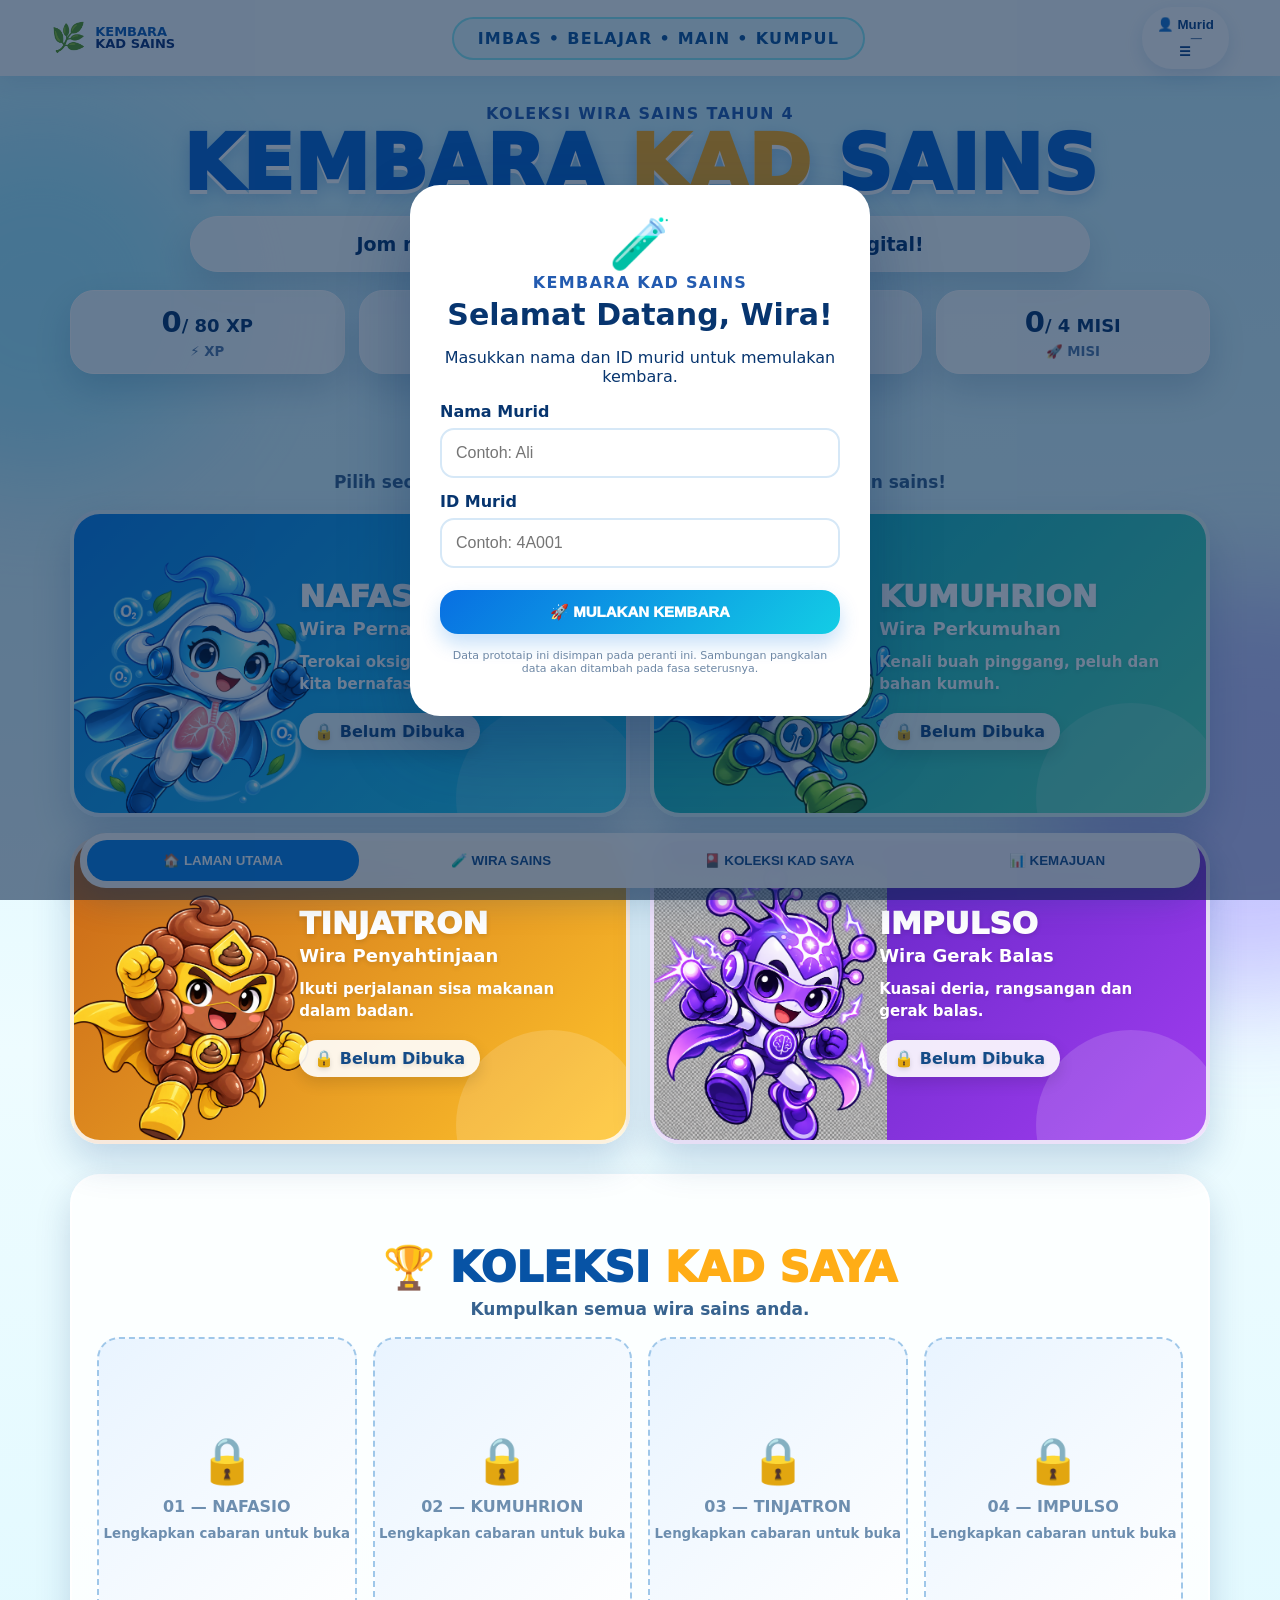
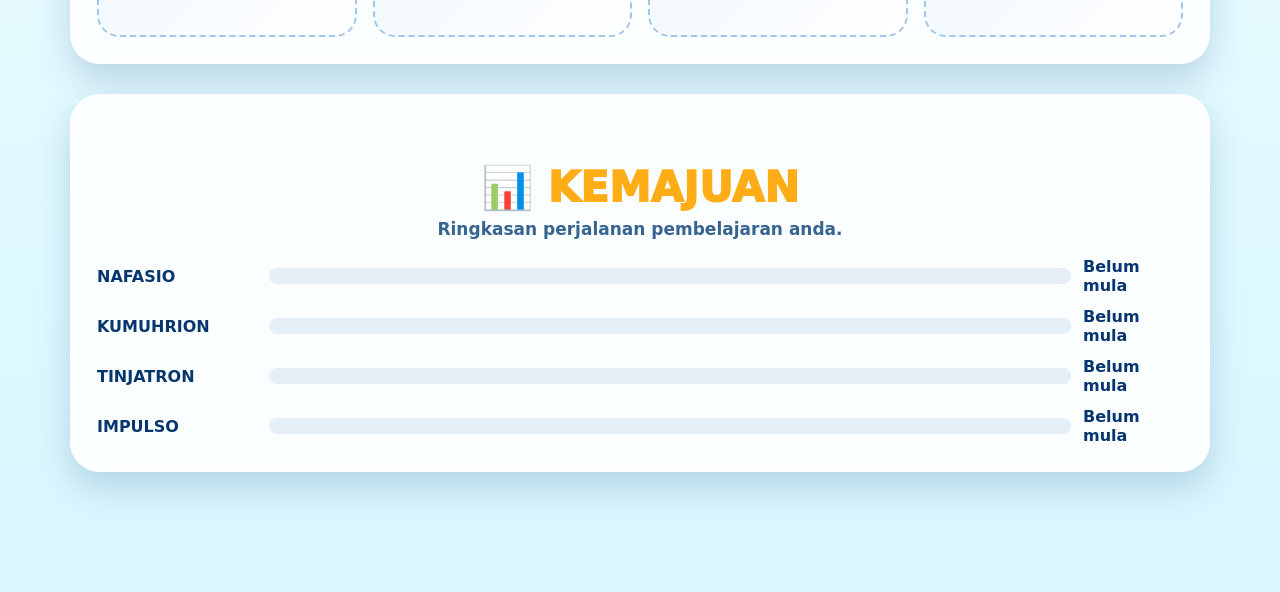
==== index.html @ a3184039 "Add files via upload" ====
<!doctype html>
<html lang="ms">
<head>
  <meta charset="UTF-8" />
  <meta name="viewport" content="width=device-width, initial-scale=1.0" />
  <title>Kembara Kad Sains — Tahun 4</title>
  <link rel="stylesheet" href="style.css" />
</head>
<body>
  <div class="bg-orb orb1"></div><div class="bg-orb orb2"></div>
  <header class="topbar">
    <div class="brand-mini"><span>🌿</span><div>KEMBARA<br><b>KAD SAINS</b></div></div>
    <div class="tagline">IMBAS • BELAJAR • MAIN • KUMPUL</div>
    <button class="profile-pill" id="profilePill">👤 <span id="headerName">Murid</span> <small id="headerId">—</small> ☰</button>
  </header>

  <main>
    <section class="hero">
      <div class="hero-copy">
        <p class="eyebrow">KOLEKSI WIRA SAINS TAHUN 4</p>
        <h1>KEMBARA <span>KAD</span> SAINS</h1>
        <p class="welcome" id="welcomeText">Jom mulakan misi dan kumpulkan semua kad digital!</p>
      </div>
      <div class="stats">
        <div><b id="xp">0</b><span>/ 80 XP</span><small>⚡ XP</small></div>
        <div><b id="score">0</b><span>/ 80 SKOR</span><small>🏆 SKOR</small></div>
        <div><b id="cards">0</b><span>/ 4 KAD</span><small>🎴 KAD</small></div>
        <div><b id="missions">0</b><span>/ 4 MISI</span><small>🚀 MISI</small></div>
      </div>
    </section>

    <section class="mission-banner" id="qrBanner" hidden></section>

    <section class="heroes-section" id="heroesSection">
      <div class="section-heading">
        <h2>PILIH WIRA <span>KAMU</span></h2>
        <p>Pilih seorang wira untuk belajar dan memulakan cabaran sains!</p>
      </div>
      <div class="hero-grid" id="heroGrid"></div>
    </section>

    <section class="panel" id="learnPanel" hidden></section>
    <section class="panel" id="quizPanel" hidden></section>
    <section class="collection panel" id="collectionPanel">
      <div class="section-heading"><h2>🏆 KOLEKSI <span>KAD SAYA</span></h2><p>Kumpulkan semua wira sains anda.</p></div>
      <div class="collection-grid" id="collectionGrid"></div>
    </section>

    <section class="panel progress-panel" id="progressPanel">
      <div class="section-heading"><h2>📊 <span>KEMAJUAN</span></h2><p>Ringkasan perjalanan pembelajaran anda.</p></div>
      <div class="progress-list" id="progressList"></div>
    </section>
  </main>

  <nav class="bottom-nav">
    <button data-scroll="heroesSection" class="active">🏠 <span>LAMAN UTAMA</span></button>
    <button data-scroll="heroesSection">🧪 <span>WIRA SAINS</span></button>
    <button data-scroll="collectionPanel">🎴 <span>KOLEKSI KAD SAYA</span></button>
    <button data-scroll="progressPanel">📊 <span>KEMAJUAN</span></button>
  </nav>

  <div class="modal" id="profileModal">
    <div class="modal-card">
      <div class="modal-logo">🧪</div>
      <p class="eyebrow">KEMBARA KAD SAINS</p>
      <h2>Selamat Datang, Wira!</h2>
      <p>Masukkan nama dan ID murid untuk memulakan kembara.</p>
      <label>Nama Murid<input id="nameInput" placeholder="Contoh: Ali" /></label>
      <label>ID Murid<input id="idInput" placeholder="Contoh: 4A001" /></label>
      <button class="primary" id="startBtn">🚀 MULAKAN KEMBARA</button>
      <p class="tiny">Data prototaip ini disimpan pada peranti ini. Sambungan pangkalan data akan ditambah pada fasa seterusnya.</p>
    </div>
  </div>

  <div class="toast" id="toast"></div>
  <script src="script.js"></script>
</body>
</html>
---- style.css ----
:root{--navy:#083b82;--blue:#168ef0;--cyan:#22d7ed;--white:#fff;--glass:rgba(255,255,255,.84);--shadow:0 16px 35px rgba(6,54,110,.18)}
*{box-sizing:border-box}html{scroll-behavior:smooth}body{margin:0;font-family:Inter,ui-sans-serif,system-ui,-apple-system,"Segoe UI",sans-serif;color:#07356f;background:linear-gradient(180deg,#c8f3ff 0%,#eefcff 48%,#d8f7ff 100%);min-height:100vh;overflow-x:hidden}.bg-orb{position:fixed;border-radius:50%;filter:blur(55px);opacity:.35;pointer-events:none;z-index:-1}.orb1{width:360px;height:360px;background:#4dd8ff;top:120px;left:-140px}.orb2{width:420px;height:420px;background:#8b66ff;right:-180px;top:580px}
.topbar{position:sticky;top:0;z-index:30;height:76px;display:flex;align-items:center;justify-content:space-between;padding:10px 4%;background:rgba(255,255,255,.9);backdrop-filter:blur(14px);box-shadow:0 4px 22px rgba(0,75,150,.1)}.brand-mini{display:flex;align-items:center;gap:9px;font-size:13px;font-weight:800;line-height:.95;color:#0c5ab4}.brand-mini span{font-size:28px}.brand-mini b{color:#0b2f75}.tagline{font-weight:900;letter-spacing:.08em;color:#0d559d;background:#e5fbff;border:2px solid #8cecf5;border-radius:30px;padding:10px 24px}.profile-pill{border:0;background:#fff;box-shadow:0 6px 18px #2b72b52b;border-radius:30px;padding:10px 15px;font-weight:800;color:#0b4389;cursor:pointer}.profile-pill small{display:block;color:#5e7fa8;font-weight:700;margin-left:22px}
main{max-width:1180px;margin:0 auto;padding:28px 20px 120px}.hero{text-align:center}.eyebrow{font-weight:900;letter-spacing:.08em;margin:0 0 5px;color:#235bb0}.hero h1{font-size:clamp(40px,7vw,76px);line-height:.95;margin:5px 0 16px;color:#0964cf;text-shadow:0 4px 0 #fff,0 7px 18px #0b5eb54d;font-weight:1000}.hero h1 span,.section-heading h2 span{color:#ffad16}.welcome{max-width:900px;margin:0 auto 18px;background:var(--glass);border:1px solid #fff;border-radius:28px;padding:16px;font-size:19px;font-weight:800;box-shadow:var(--shadow)}.stats{display:grid;grid-template-columns:repeat(4,1fr);gap:14px}.stats>div{background:rgba(255,255,255,.82);border:1px solid #fff;border-radius:24px;padding:14px;box-shadow:var(--shadow)}.stats b{font-size:29px}.stats span{font-size:18px;font-weight:900}.stats small{display:block;margin-top:5px;font-weight:800;color:#5278a8}.mission-banner{margin:18px auto;padding:14px 20px;max-width:920px;border-radius:20px;background:linear-gradient(90deg,#fff7bd,#fff);border:2px solid #ffd54a;font-weight:900;text-align:center;box-shadow:var(--shadow)}
.section-heading{text-align:center;margin:42px 0 18px}.section-heading h2{font-size:42px;margin:0;font-weight:1000;color:#0753a5}.section-heading p{font-size:17px;margin:7px 0;color:#37638f;font-weight:700}.hero-grid{display:grid;grid-template-columns:1fr 1fr;gap:20px}.hero-card{position:relative;min-height:300px;border-radius:30px;padding:24px 22px 20px;overflow:hidden;color:white;box-shadow:0 18px 38px rgba(8,63,130,.2);border:4px solid rgba(255,255,255,.85);cursor:pointer;transition:.25s transform,.25s box-shadow}.hero-card:hover{transform:translateY(-7px) scale(1.01);box-shadow:0 24px 48px rgba(8,63,130,.28)}.hero-card.locked .character{filter:saturate(.82) brightness(.88)}.hero-card::after{content:"";position:absolute;inset:auto -20px -80px auto;width:190px;height:190px;border-radius:50%;background:rgba(255,255,255,.15)}.nafasio{background:linear-gradient(135deg,#087eea,#26d5ef)}.kumuhrion{background:linear-gradient(135deg,#08a8c6,#55e1b6)}.tinjatron{background:linear-gradient(135deg,#c96717,#ffc42c)}.impulso{background:linear-gradient(135deg,#5420b9,#a13df0)}.character{position:absolute;left:-10px;bottom:-8px;width:45%;height:95%;object-fit:contain;object-position:center bottom;transition:.25s transform;z-index:1}.hero-card:hover .character{transform:scale(1.06) translateY(-4px)}.hero-content{position:relative;z-index:2;margin-left:40%;min-height:255px;display:flex;flex-direction:column;justify-content:center;text-shadow:0 2px 5px rgba(0,0,0,.12)}.hero-content h3{font-size:31px;line-height:1;margin:0 0 6px;font-weight:1000}.hero-content h4{font-size:18px;margin:0 0 13px}.hero-content p{font-size:15px;line-height:1.45;font-weight:700;margin:0 0 18px}.status{align-self:flex-start;background:rgba(255,255,255,.9);color:#144b87;border-radius:20px;padding:9px 15px;font-weight:900;box-shadow:0 6px 15px rgba(0,0,0,.12)}.hero-card.active{outline:6px solid #ffe34e;animation:pulse 1.6s infinite}.hero-card.unlocked .status{background:#eaffd6;color:#25741f}.hero-card.unlocked{border-color:#dfff9d}@keyframes pulse{0%,100%{box-shadow:0 18px 38px rgba(8,63,130,.2),0 0 0 0 rgba(255,227,78,.7)}50%{box-shadow:0 20px 44px rgba(8,63,130,.25),0 0 0 10px rgba(255,227,78,0)}}
.panel{margin-top:30px;background:rgba(255,255,255,.86);border:2px solid rgba(255,255,255,.9);border-radius:30px;padding:25px;box-shadow:var(--shadow)}.learn-head{display:grid;grid-template-columns:280px 1fr;gap:25px;align-items:center}.learn-head img{width:100%;height:270px;object-fit:contain}.learn-copy h2{font-size:38px;margin:0;color:#0954a4}.learn-copy .concept{font-weight:900;color:#ed9910}.fact-grid{display:grid;grid-template-columns:repeat(2,1fr);gap:13px;margin:20px 0}.fact{background:#eefaff;border-radius:18px;padding:16px;font-weight:700}.actions{display:flex;gap:12px;flex-wrap:wrap}.primary,.secondary{border:0;border-radius:18px;padding:13px 19px;font-weight:1000;cursor:pointer;font-size:15px}.primary{background:linear-gradient(135deg,#086fe2,#13cde5);color:#fff;box-shadow:0 10px 20px #087be53b}.secondary{background:#f3f7ff;color:#14549a;border:2px solid #d7e9ff}.quiz-top{display:flex;justify-content:space-between;gap:15px;align-items:center}.quiz-q{font-size:24px;font-weight:950;margin:22px 0}.answers{display:grid;gap:12px}.answer{padding:15px;border:2px solid #d9eafa;background:#fff;border-radius:17px;text-align:left;font-weight:800;cursor:pointer}.answer:hover{border-color:#1a9bea;background:#effaff}.answer.selected{border-color:#1a9bea;background:#e4f8ff}.result{text-align:center;padding:25px}.result .big{font-size:55px;font-weight:1000;color:#0a6dd5}.collection-grid{display:grid;grid-template-columns:repeat(4,1fr);gap:16px}.collection-card{min-height:300px;border-radius:22px;position:relative;overflow:hidden;background:linear-gradient(135deg,#e9f4ff,#fff);border:2px dashed #9fc7e9;display:flex;align-items:center;justify-content:center}.collection-card img{width:100%;height:100%;object-fit:contain;padding:8px}.collection-card.locked{color:#6d8eaf;font-weight:900;flex-direction:column;gap:10px}.lock{font-size:45px}.progress-list{display:grid;gap:12px}.progress-row{display:grid;grid-template-columns:160px 1fr 100px;align-items:center;gap:12px;font-weight:900}.bar{height:16px;background:#e5eff8;border-radius:20px;overflow:hidden}.bar span{display:block;height:100%;border-radius:20px;background:linear-gradient(90deg,#0a86ef,#26d7d4)}
.bottom-nav{position:fixed;bottom:12px;left:50%;transform:translateX(-50%);z-index:40;width:min(1120px,calc(100% - 24px));display:grid;grid-template-columns:repeat(4,1fr);gap:6px;padding:7px;background:rgba(255,255,255,.94);backdrop-filter:blur(14px);border-radius:26px;box-shadow:0 12px 35px rgba(0,60,120,.22)}.bottom-nav button{border:0;background:transparent;border-radius:20px;padding:13px 7px;color:#194f8d;font-weight:900;cursor:pointer}.bottom-nav button.active,.bottom-nav button:hover{background:#0a80e9;color:#fff}.modal{position:fixed;inset:0;z-index:100;background:rgba(4,31,68,.58);display:flex;align-items:center;justify-content:center;padding:20px}.modal[hidden]{display:none}.modal-card{width:min(460px,100%);background:#fff;border-radius:30px;padding:30px;box-shadow:0 30px 70px #002b5e55;text-align:center}.modal-logo{font-size:50px}.modal-card h2{font-size:30px;margin:5px}.modal-card label{display:block;text-align:left;font-weight:900;margin:14px 0}.modal-card input{display:block;width:100%;margin-top:7px;padding:14px;border:2px solid #d6e8f7;border-radius:14px;font-size:16px}.modal-card .primary{width:100%;margin-top:8px}.tiny{font-size:11px;color:#6d87a5;margin-top:15px}.toast{position:fixed;top:92px;left:50%;transform:translate(-50%,-20px);background:#073d82;color:white;padding:13px 20px;border-radius:18px;box-shadow:var(--shadow);font-weight:900;opacity:0;pointer-events:none;transition:.25s;z-index:80}.toast.show{opacity:1;transform:translate(-50%,0)}
@media(max-width:850px){.tagline{display:none}.hero-grid{grid-template-columns:1fr}.collection-grid{grid-template-columns:1fr 1fr}.stats{grid-template-columns:1fr 1fr}.learn-head{grid-template-columns:1fr}.character{width:40%}.hero-content{margin-left:38%}}@media(max-width:560px){main{padding:20px 12px 115px}.hero h1{font-size:42px}.stats{gap:8px}.stats>div{padding:11px 7px}.stats b{font-size:22px}.stats span{font-size:13px}.hero-card{min-height:260px;padding:18px}.hero-content h3{font-size:24px}.hero-content h4{font-size:15px}.hero-content p{font-size:13px}.character{width:42%;left:-13px}.hero-content{margin-left:39%;min-height:220px}.collection-grid{grid-template-columns:1fr 1fr}.collection-card{min-height:230px}.bottom-nav button{font-size:11px}.bottom-nav button span{display:block}.section-heading h2{font-size:32px}}
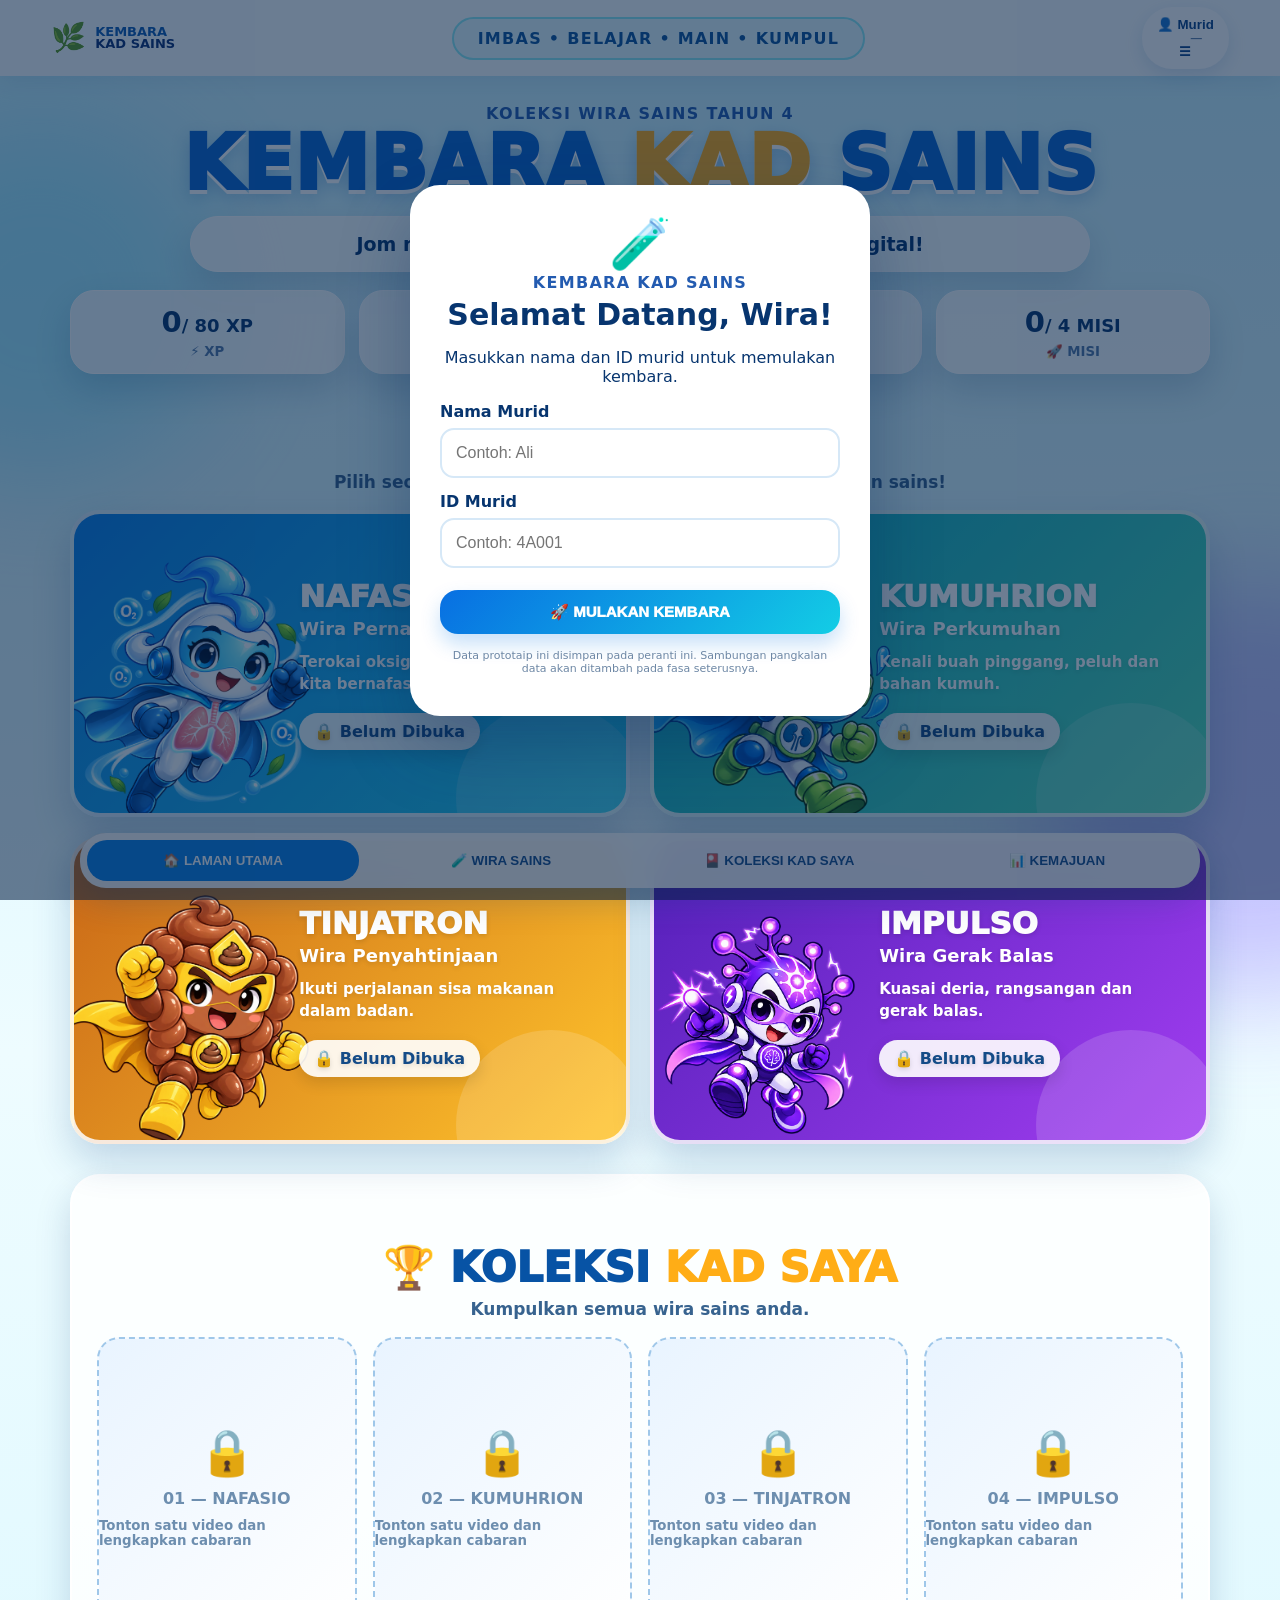
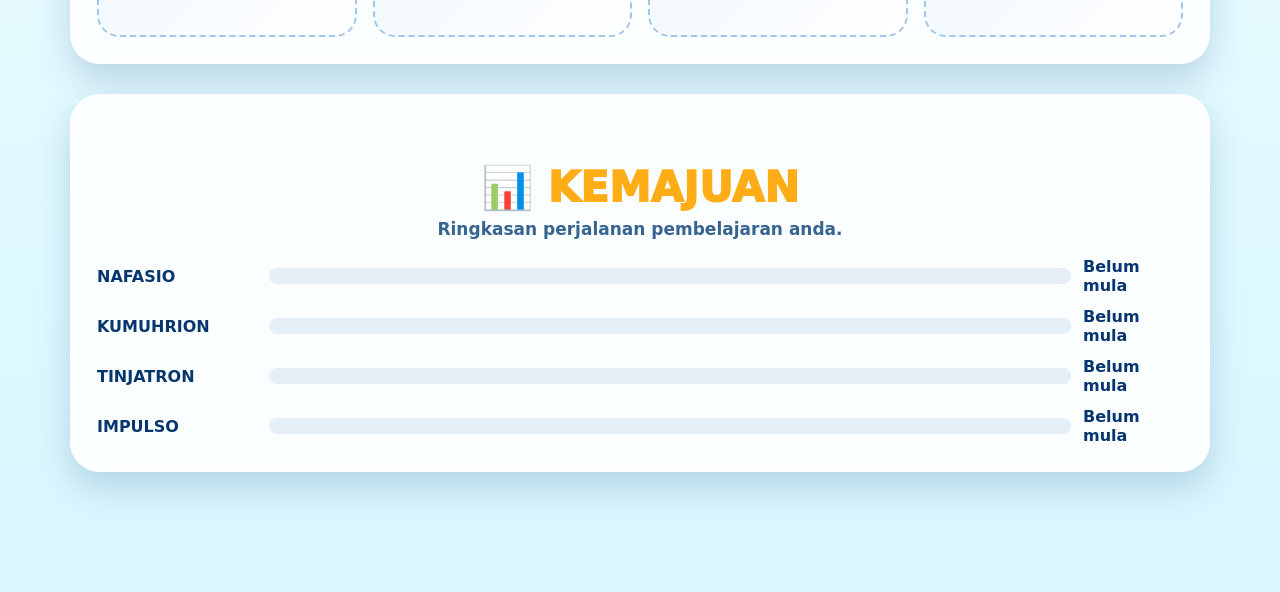
==== commit edd8498e: "Update index.html" ====
--- a/index.html
+++ b/index.html
@@ -73,6 +73,6 @@
   </div>
 
   <div class="toast" id="toast"></div>
-  <script src="script.js"></script>
+  <script src="script.js?v=20261110-2"></script>
 </body>
 </html>
--- a/style.css
+++ b/style.css
@@ -6,3 +6,89 @@
 .panel{margin-top:30px;background:rgba(255,255,255,.86);border:2px solid rgba(255,255,255,.9);border-radius:30px;padding:25px;box-shadow:var(--shadow)}.learn-head{display:grid;grid-template-columns:280px 1fr;gap:25px;align-items:center}.learn-head img{width:100%;height:270px;object-fit:contain}.learn-copy h2{font-size:38px;margin:0;color:#0954a4}.learn-copy .concept{font-weight:900;color:#ed9910}.fact-grid{display:grid;grid-template-columns:repeat(2,1fr);gap:13px;margin:20px 0}.fact{background:#eefaff;border-radius:18px;padding:16px;font-weight:700}.actions{display:flex;gap:12px;flex-wrap:wrap}.primary,.secondary{border:0;border-radius:18px;padding:13px 19px;font-weight:1000;cursor:pointer;font-size:15px}.primary{background:linear-gradient(135deg,#086fe2,#13cde5);color:#fff;box-shadow:0 10px 20px #087be53b}.secondary{background:#f3f7ff;color:#14549a;border:2px solid #d7e9ff}.quiz-top{display:flex;justify-content:space-between;gap:15px;align-items:center}.quiz-q{font-size:24px;font-weight:950;margin:22px 0}.answers{display:grid;gap:12px}.answer{padding:15px;border:2px solid #d9eafa;background:#fff;border-radius:17px;text-align:left;font-weight:800;cursor:pointer}.answer:hover{border-color:#1a9bea;background:#effaff}.answer.selected{border-color:#1a9bea;background:#e4f8ff}.result{text-align:center;padding:25px}.result .big{font-size:55px;font-weight:1000;color:#0a6dd5}.collection-grid{display:grid;grid-template-columns:repeat(4,1fr);gap:16px}.collection-card{min-height:300px;border-radius:22px;position:relative;overflow:hidden;background:linear-gradient(135deg,#e9f4ff,#fff);border:2px dashed #9fc7e9;display:flex;align-items:center;justify-content:center}.collection-card img{width:100%;height:100%;object-fit:contain;padding:8px}.collection-card.locked{color:#6d8eaf;font-weight:900;flex-direction:column;gap:10px}.lock{font-size:45px}.progress-list{display:grid;gap:12px}.progress-row{display:grid;grid-template-columns:160px 1fr 100px;align-items:center;gap:12px;font-weight:900}.bar{height:16px;background:#e5eff8;border-radius:20px;overflow:hidden}.bar span{display:block;height:100%;border-radius:20px;background:linear-gradient(90deg,#0a86ef,#26d7d4)}
 .bottom-nav{position:fixed;bottom:12px;left:50%;transform:translateX(-50%);z-index:40;width:min(1120px,calc(100% - 24px));display:grid;grid-template-columns:repeat(4,1fr);gap:6px;padding:7px;background:rgba(255,255,255,.94);backdrop-filter:blur(14px);border-radius:26px;box-shadow:0 12px 35px rgba(0,60,120,.22)}.bottom-nav button{border:0;background:transparent;border-radius:20px;padding:13px 7px;color:#194f8d;font-weight:900;cursor:pointer}.bottom-nav button.active,.bottom-nav button:hover{background:#0a80e9;color:#fff}.modal{position:fixed;inset:0;z-index:100;background:rgba(4,31,68,.58);display:flex;align-items:center;justify-content:center;padding:20px}.modal[hidden]{display:none}.modal-card{width:min(460px,100%);background:#fff;border-radius:30px;padding:30px;box-shadow:0 30px 70px #002b5e55;text-align:center}.modal-logo{font-size:50px}.modal-card h2{font-size:30px;margin:5px}.modal-card label{display:block;text-align:left;font-weight:900;margin:14px 0}.modal-card input{display:block;width:100%;margin-top:7px;padding:14px;border:2px solid #d6e8f7;border-radius:14px;font-size:16px}.modal-card .primary{width:100%;margin-top:8px}.tiny{font-size:11px;color:#6d87a5;margin-top:15px}.toast{position:fixed;top:92px;left:50%;transform:translate(-50%,-20px);background:#073d82;color:white;padding:13px 20px;border-radius:18px;box-shadow:var(--shadow);font-weight:900;opacity:0;pointer-events:none;transition:.25s;z-index:80}.toast.show{opacity:1;transform:translate(-50%,0)}
 @media(max-width:850px){.tagline{display:none}.hero-grid{grid-template-columns:1fr}.collection-grid{grid-template-columns:1fr 1fr}.stats{grid-template-columns:1fr 1fr}.learn-head{grid-template-columns:1fr}.character{width:40%}.hero-content{margin-left:38%}}@media(max-width:560px){main{padding:20px 12px 115px}.hero h1{font-size:42px}.stats{gap:8px}.stats>div{padding:11px 7px}.stats b{font-size:22px}.stats span{font-size:13px}.hero-card{min-height:260px;padding:18px}.hero-content h3{font-size:24px}.hero-content h4{font-size:15px}.hero-content p{font-size:13px}.character{width:42%;left:-13px}.hero-content{margin-left:39%;min-height:220px}.collection-grid{grid-template-columns:1fr 1fr}.collection-card{min-height:230px}.bottom-nav button{font-size:11px}.bottom-nav button span{display:block}.section-heading h2{font-size:32px}}
+/* IMPULSO CHARACTER FIX */
+.hero-card.impulso .character{
+  width:38%;
+  height:82%;
+  left:-2px;
+  bottom:6px;
+  object-fit:contain;
+  object-position:center bottom;
+  z-index:1;
+}
+
+.hero-card.impulso .hero-content{
+  margin-left:40%;
+  position:relative;
+  z-index:2;
+}
+
+@media(max-width:850px){
+  .hero-card.impulso .character{
+    width:38%;
+    height:82%;
+    left:-4px;
+    bottom:5px;
+  }
+
+  .hero-card.impulso .hero-content{
+    margin-left:39%;
+  }
+}
+
+@media(max-width:560px){
+  .hero-card.impulso .character{
+    width:40%;
+    height:78%;
+    left:-8px;
+    bottom:5px;
+  }
+
+  .hero-card.impulso .hero-content{
+    margin-left:40%;
+  }
+}
+/* ===== VIDEO RESPONSIVE FIX ===== */
+
+.video-box {
+  width: 100%;
+  box-sizing: border-box;
+}
+
+.video-box iframe {
+  width: 100% !important;
+  height: 100% !important;
+  min-width: 0 !important;
+  max-width: 100% !important;
+  display: block;
+  border: 0 !important;
+}
+
+.video-box > div[style*="aspect-ratio"] {
+  width: 100% !important;
+  max-width: none !important;
+  aspect-ratio: 16 / 9 !important;
+  height: auto !important;
+  min-height: 0 !important;
+}
+
+@media (max-width: 560px) {
+
+  .video-box {
+    width: 100%;
+    padding: 12px !important;
+    border-radius: 18px !important;
+    box-sizing: border-box;
+  }
+
+  .video-box > div[style*="aspect-ratio"] {
+    width: 100% !important;
+    aspect-ratio: 16 / 9 !important;
+    border-radius: 14px !important;
+  }
+
+  .video-box iframe {
+    width: 100% !important;
+    height: 100% !important;
+  }
+}
